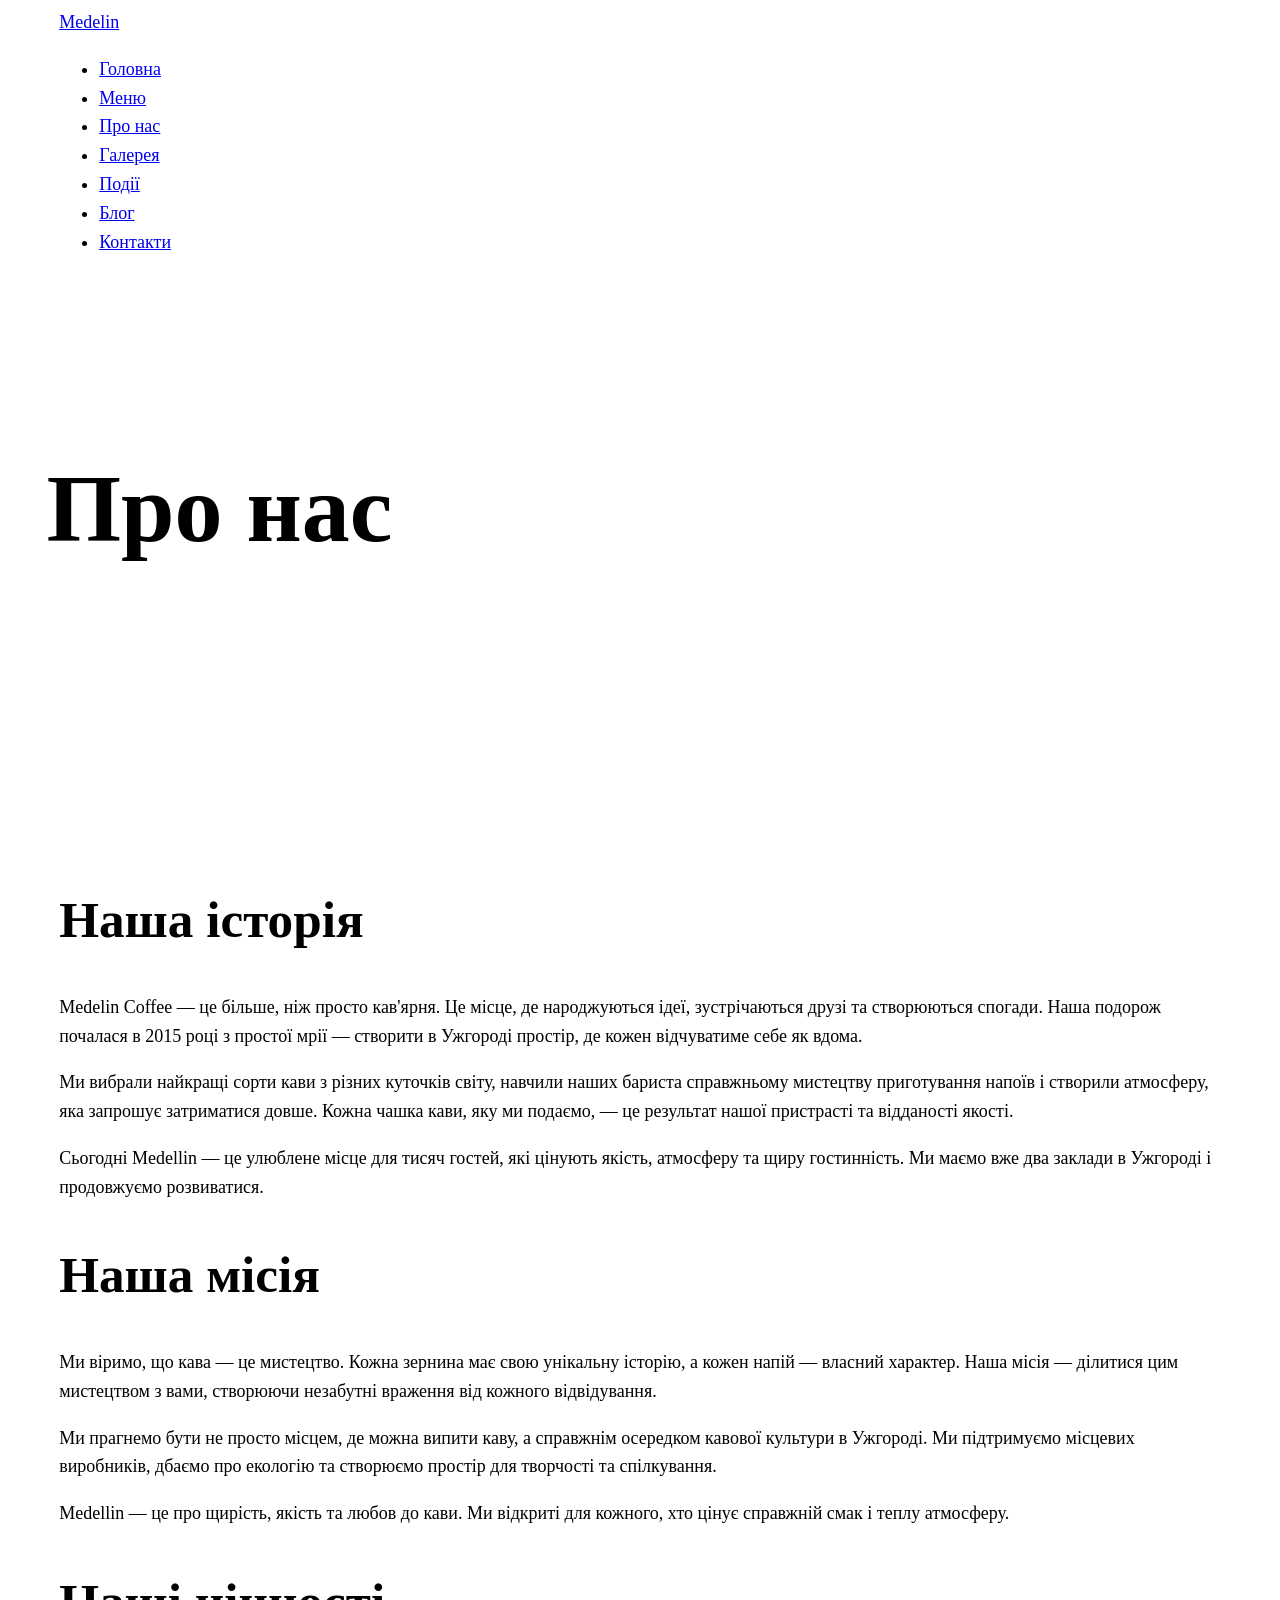
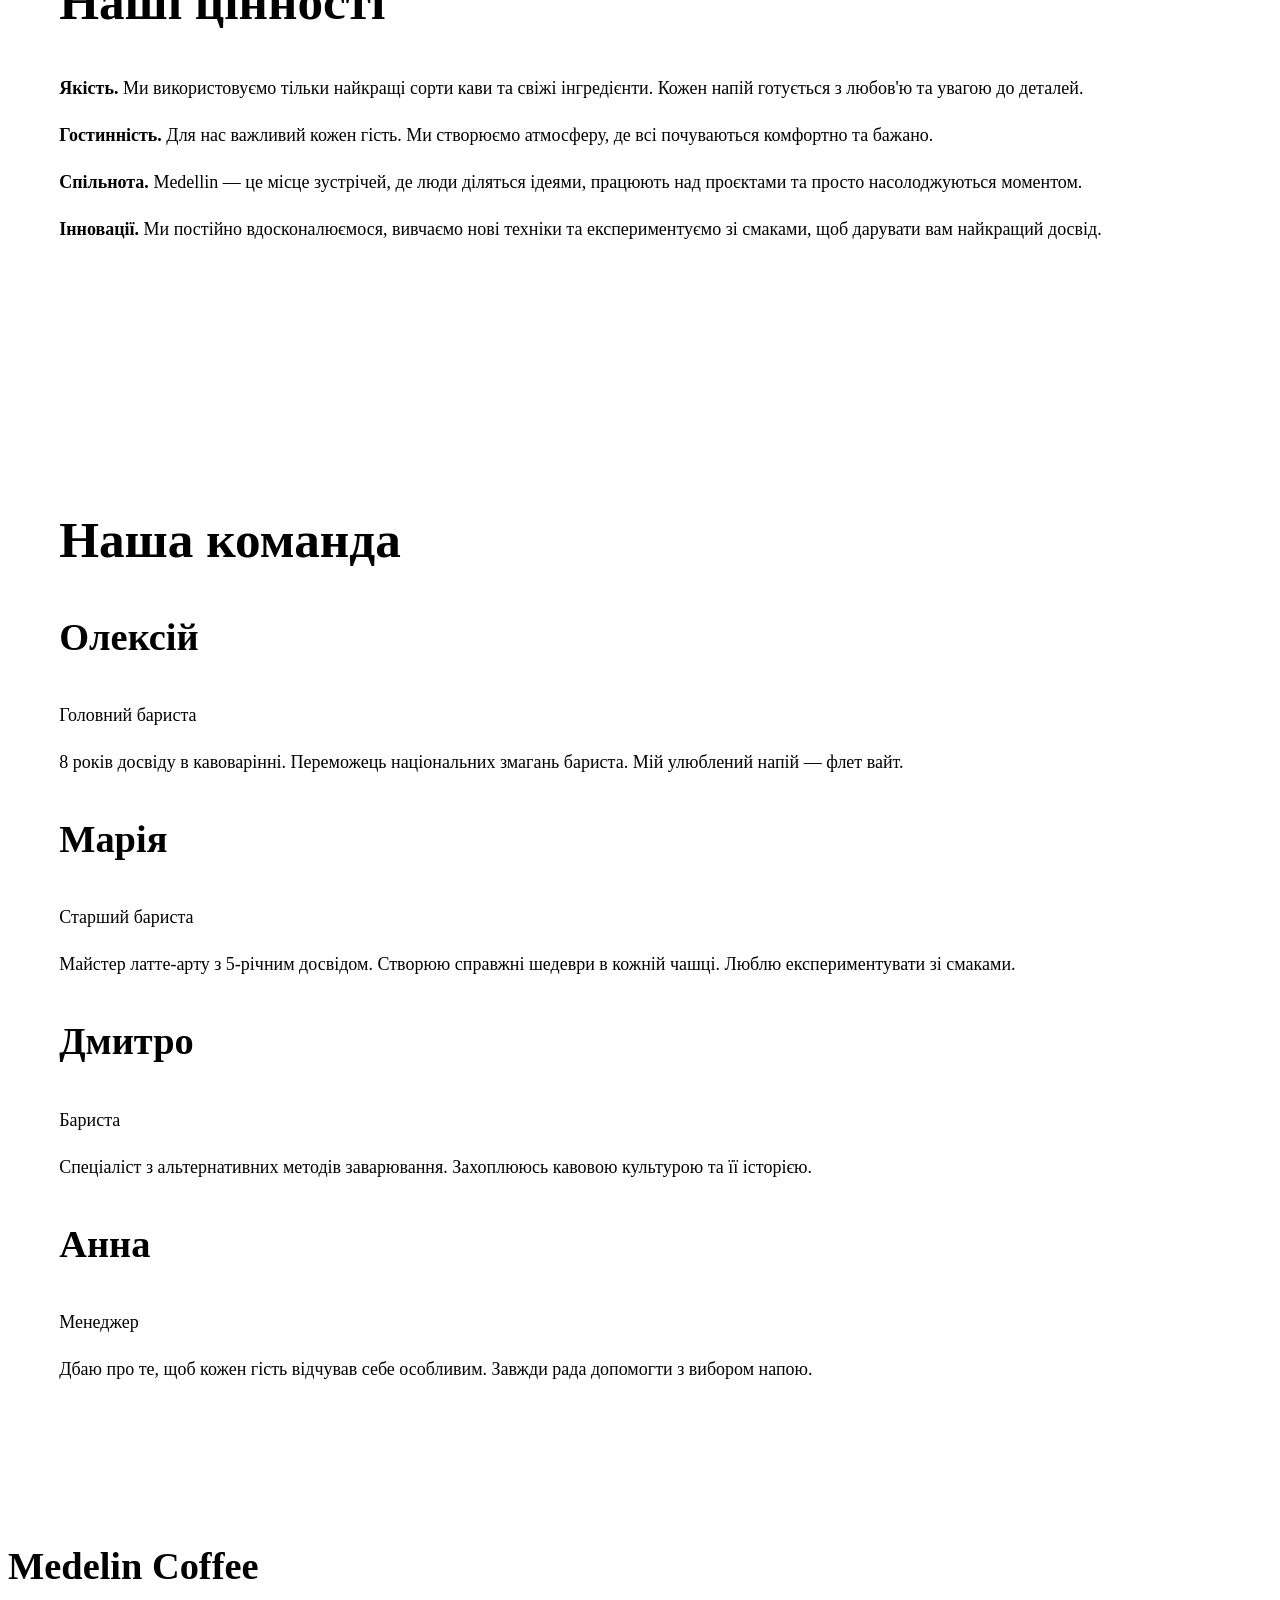
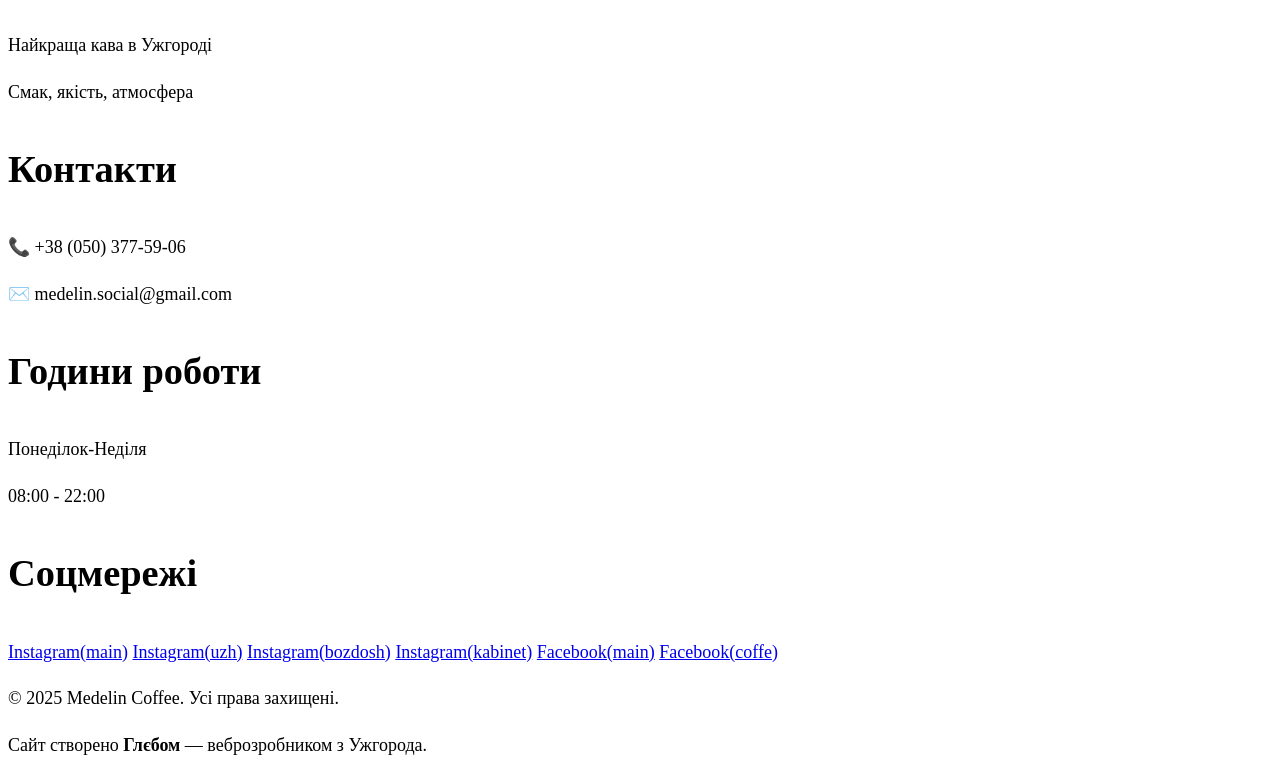
==== pages/about/about.html @ 04a6bb4e "canges" ====
<!DOCTYPE html>
<html lang="uk">
<head>
    <meta charset="UTF-8">
    <meta name="viewport" content="width=device-width, initial-scale=1.0">
    <title>Про нас - Medelin Coffee</title>
    <link rel="icon"
          href="https://encrypted-tbn0.gstatic.com/images?q=tbn:ANd9GcQ50BUE2d30GBASKRdrCoBgrFBfvjFTiAKCYA&shttps://encrypted-tbn0.gstatic.com/images?q=tbn:ANd9GcQ50BUE2d30GBASKRdrCoBgrFBfvjFTiAKCYA&s"
          type="image/png">
    <link rel="preconnect" href="https://fonts.googleapis.com">
    <link rel="preconnect" href="https://fonts.gstatic.com" crossorigin>
    <link href="https://fonts.googleapis.com/css2?family=Playfair+Display:wght@400;700&family=Montserrat:wght@300;400;600&display=swap"
          rel="stylesheet">
    <link rel="stylesheet" href="../../css/style.css">
    <link rel="stylesheet" href="../../css/responsive.css">
</head>
<body>
<header class="header">
    <div class="header__container">
        <a href="../../index.html" class="header__logo">Medelin</a>
        <nav class="nav">
            <ul class="nav__list">
                <li class="nav__item"><a href="../../index.html" class="nav__link">Головна</a></li>
                <li class="nav__item"><a href="../menu/menu.html" class="nav__link">Меню</a></li>
                <li class="nav__item"><a href="about.html" class="nav__link">Про нас</a></li>
                <li class="nav__item"><a href="../gallery/gallery.html" class="nav__link">Галерея</a></li>
                <li class="nav__item"><a href="../events/events.html" class="nav__link">Події</a></li>
                <li class="nav__item"><a href="../blog/blog.html" class="nav__link">Блог</a></li>
                <li class="nav__item"><a href="../contact/contact.html" class="nav__link">Контакти</a></li>
            </ul>
        </nav>
    </div>
</header>

<main class="main">
    <section class="about-hero">
        <h1 class="about-hero__title">Про нас</h1>
    </section>

    <section class="about">
        <div class="about__content">
            <div class="about__text">
                <h2 class="about__text-title">Наша історія</h2>
                <p class="about__text-paragraph">Medelin Coffee — це більше, ніж просто кав'ярня. Це місце, де
                    народжуються ідеї, зустрічаються друзі та створюються спогади. Наша подорож почалася в 2015 році з
                    простої мрії — створити в Ужгороді простір, де кожен відчуватиме себе як вдома.</p>
                <p class="about__text-paragraph">Ми вибрали найкращі сорти кави з різних куточків світу, навчили наших
                    бариста справжньому мистецтву приготування напоїв і створили атмосферу, яка запрошує затриматися
                    довше. Кожна чашка кави, яку ми подаємо, — це результат нашої пристрасті та відданості якості.</p>
                <p class="about__text-paragraph">Сьогодні Medellin — це улюблене місце для тисяч гостей, які цінують
                    якість, атмосферу та щиру гостинність. Ми маємо вже два заклади в Ужгороді і продовжуємо
                    розвиватися.</p>
            </div>
            <div class="about__image"
                 style="background-image: url('https://images.unsplash.com/photo-1493857671505-72967e2e2760?w=800&q=80');"></div>
        </div>

        <div class="about__content">
            <div class="about__image"
                 style="background-image: url('https://images.unsplash.com/photo-1511920170033-f8396924c348?w=800&q=80');"></div>
            <div class="about__text">
                <h2 class="about__text-title">Наша місія</h2>
                <p class="about__text-paragraph">Ми віримо, що кава — це мистецтво. Кожна зернина має свою унікальну
                    історію, а кожен напій — власний характер. Наша місія — ділитися цим мистецтвом з вами, створюючи
                    незабутні враження від кожного відвідування.</p>
                <p class="about__text-paragraph">Ми прагнемо бути не просто місцем, де можна випити каву, а справжнім
                    осередком кавової культури в Ужгороді. Ми підтримуємо місцевих виробників, дбаємо про екологію та
                    створюємо простір для творчості та спілкування.</p>
                <p class="about__text-paragraph">Medellin — це про щирість, якість та любов до кави. Ми відкриті для
                    кожного, хто цінує справжній смак і теплу атмосферу.</p>
            </div>
        </div>

        <div class="about__content">
            <div class="about__text">
                <h2 class="about__text-title">Наші цінності</h2>
                <p class="about__text-paragraph"><strong>Якість.</strong> Ми використовуємо тільки найкращі сорти кави
                    та свіжі інгредієнти. Кожен напій готується з любов'ю та увагою до деталей.</p>
                <p class="about__text-paragraph"><strong>Гостинність.</strong> Для нас важливий кожен гість. Ми
                    створюємо атмосферу, де всі почуваються комфортно та бажано.</p>
                <p class="about__text-paragraph"><strong>Спільнота.</strong> Medellin — це місце зустрічей, де люди
                    діляться ідеями, працюють над проєктами та просто насолоджуються моментом.</p>
                <p class="about__text-paragraph"><strong>Інновації.</strong> Ми постійно вдосконалюємося, вивчаємо нові
                    техніки та експериментуємо зі смаками, щоб дарувати вам найкращий досвід.</p>
            </div>
            <div class="about__image"
                 style="background-image: url('https://images.unsplash.com/photo-1559056199-641a0ac8b55e?w=800&q=80');"></div>
        </div>
    </section>

    <section class="team">
        <h2 class="section-title">Наша команда</h2>
        <div class="team__grid">
            <article class="team-member">
                <div class="team-member__photo"
                     style="background-image: url('https://images.unsplash.com/photo-1507003211169-0a1dd7228f2d?w=400&q=80');"></div>
                <h3 class="team-member__name">Олексій</h3>
                <span class="team-member__role">Головний бариста</span>
                <p class="team-member__bio">8 років досвіду в кавоварінні. Переможець національних змагань бариста. Мій
                    улюблений напій — флет вайт.</p>
            </article>

            <article class="team-member">
                <div class="team-member__photo"
                     style="background-image: url('https://images.unsplash.com/photo-1494790108377-be9c29b29330?w=400&q=80');"></div>
                <h3 class="team-member__name">Марія</h3>
                <span class="team-member__role">Старший бариста</span>
                <p class="team-member__bio">Майстер латте-арту з 5-річним досвідом. Створюю справжні шедеври в кожній
                    чашці. Люблю експериментувати зі смаками.</p>
            </article>

            <article class="team-member">
                <div class="team-member__photo"
                     style="background-image: url('https://images.unsplash.com/photo-1500648767791-00dcc994a43e?w=400&q=80');"></div>
                <h3 class="team-member__name">Дмитро</h3>
                <span class="team-member__role">Бариста</span>
                <p class="team-member__bio">Спеціаліст з альтернативних методів заварювання. Захоплююсь кавовою
                    культурою та її історією.</p>
            </article>

            <article class="team-member">
                <div class="team-member__photo"
                     style="background-image: url('https://images.unsplash.com/photo-1438761681033-6461ffad8d80?w=400&q=80');"></div>
                <h3 class="team-member__name">Анна</h3>
                <span class="team-member__role">Менеджер</span>
                <p class="team-member__bio">Дбаю про те, щоб кожен гість відчував себе особливим. Завжди рада допомогти
                    з вибором напою.</p>
            </article>
        </div>
    </section>
</main>

<footer class="footer">
    <div class="footer__content">
        <div class="footer__section">
            <h3 class="footer__title">Medelin Coffee</h3>
            <p class="footer__text">Найкраща кава в Ужгороді</p>
            <p class="footer__text">Смак, якість, атмосфера</p>
        </div>

        <div class="footer__section">
            <h3 class="footer__title">Контакти</h3>
            <p class="footer__text">📞 +38 (050) 377-59-06</p>
            <p class="footer__text">✉️ medelin.social@gmail.com</p>
        </div>

        <div class="footer__section">
            <h3 class="footer__title">Години роботи</h3>
            <p class="footer__text">Понеділок-Неділя</p>
            <p class="footer__text">08:00 - 22:00</p>
        </div>

        <div class="footer__section">
            <h3 class="footer__title">Соцмережі</h3>
            <a href="https://www.instagram.com/medelin_com/" target="_blank" class="footer__link">Instagram(main)</a>
            <a href="https://www.instagram.com/medelin_uzh/" target="_blank" class="footer__link">Instagram(uzh)</a>
            <a href="https://www.instagram.com/medelincoffee.bozdosh/" target="_blank" class="footer__link">Instagram(bozdosh)</a>
            <a href="https://www.instagram.com/kabinet.by.medelin/" target="_blank" class="footer__link">Instagram(kabinet)</a>
            <a href="https://www.facebook.com/medelin.uzh/" target="_blank" class="footer__link">Facebook(main)</a>
            <a href="https://www.facebook.com/medelinco/" target="_blank" class="footer__link">Facebook(coffe)</a>
        </div>
    </div>

    <div class="footer__bottom">
        <p class="footer__copyright">© 2025 Medelin Coffee. Усі права захищені.</p>
        <p class="footer__copyright">Сайт створено <strong>Глєбом</strong> — веброзробником з Ужгорода.</p>
    </div>
</footer>
</body>
</html>
---- css/responsive.css ----
:root {
    --container-max: 1400px;
    --container-padding: clamp(1rem, 3vw, 3rem);

    --fs-hero: clamp(2rem, 8vw, 6rem);
    --fs-h1: clamp(1.8rem, 5vw, 4.5rem);
    --fs-h2: clamp(1.6rem, 4vw, 3.5rem);
    --fs-h3: clamp(1.4rem, 3vw, 2.5rem);
    --fs-h4: clamp(1.2rem, 2.5vw, 2rem);
    --fs-body: clamp(0.95rem, 1.5vw, 1.125rem);
    --fs-small: clamp(0.85rem, 1.2vw, 1rem);

    --spacing-xs: clamp(0.5rem, 1vw, 1rem);
    --spacing-sm: clamp(1rem, 2vw, 1.5rem);
    --spacing-md: clamp(1.5rem, 3vw, 2.5rem);
    --spacing-lg: clamp(2rem, 4vw, 4rem);
    --spacing-xl: clamp(3rem, 6vw, 6rem);
    --spacing-2xl: clamp(4rem, 8vw, 8rem);

    --grid-gap: clamp(1.5rem, 3vw, 3rem);
}

@media (min-width: 3840px) {
    :root {
        --container-max: 3200px;
        --container-padding: 6rem;
    }

    .header__container,
    .products,
    .info-blocks,
    .locations,
    .menu,
    .about,
    .team,
    .gallery,
    .events,
    .blog,
    .contact {
        max-width: var(--container-max);
        margin-inline: auto;
        padding-inline: var(--container-padding);
    }

    .hero {
        height: clamp(800px, 50vh, 1200px);
    }

    .products__grid {
        grid-template-columns: repeat(auto-fit, minmax(450px, 1fr));
        gap: 4rem;
    }

    .locations__grid,
    .events__grid,
    .blog__grid {
        grid-template-columns: repeat(auto-fit, minmax(500px, 1fr));
        gap: 4rem;
    }

    .gallery__grid {
        grid-template-columns: repeat(auto-fit, minmax(500px, 1fr));
        gap: 3rem;
    }

    .team__grid {
        grid-template-columns: repeat(auto-fit, minmax(400px, 1fr));
        gap: 4rem;
    }
}

@media (min-width: 2560px) and (max-width: 3839px) {
    :root {
        --container-max: 2400px;
        --container-padding: 5rem;
    }

    .header__container,
    .products,
    .info-blocks,
    .locations,
    .menu,
    .about,
    .team,
    .gallery,
    .events,
    .blog,
    .contact {
        max-width: var(--container-max);
        margin-inline: auto;
        padding-inline: var(--container-padding);
    }

    .hero {
        height: clamp(700px, 45vh, 1000px);
    }

    .products__grid {
        grid-template-columns: repeat(auto-fit, minmax(400px, 1fr));
        gap: 3.5rem;
    }

    .locations__grid,
    .events__grid,
    .blog__grid {
        grid-template-columns: repeat(auto-fit, minmax(450px, 1fr));
        gap: 3.5rem;
    }

    .gallery__grid {
        grid-template-columns: repeat(auto-fit, minmax(450px, 1fr));
        gap: 2.5rem;
    }
}

@media (min-width: 1920px) and (max-width: 2559px) {
    :root {
        --container-max: 1800px;
        --container-padding: 4rem;
    }

    .header__container,
    .products,
    .info-blocks,
    .locations,
    .menu,
    .about,
    .team,
    .gallery,
    .events,
    .blog,
    .contact {
        max-width: var(--container-max);
        margin-inline: auto;
        padding-inline: var(--container-padding);
    }

    .products__grid {
        grid-template-columns: repeat(auto-fit, minmax(350px, 1fr));
        gap: 3rem;
    }

    .gallery__grid {
        grid-template-columns: repeat(auto-fit, minmax(380px, 1fr));
        gap: 2rem;
    }
}

@media (min-width: 1400px) and (max-width: 1919px) {
    .header__container,
    .products,
    .info-blocks,
    .locations,
    .menu,
    .about,
    .team,
    .gallery,
    .events,
    .blog,
    .contact {
        padding-inline: 3rem;
    }

    .products__grid {
        grid-template-columns: repeat(auto-fit, minmax(320px, 1fr));
        gap: 2.5rem;
    }

    .locations__grid {
        grid-template-columns: repeat(auto-fit, minmax(400px, 1fr));
        gap: 2.5rem;
    }
}

@media (max-width: 1399px) {
    .header__container,
    .products,
    .info-blocks,
    .locations,
    .menu,
    .about,
    .team,
    .gallery,
    .events,
    .blog,
    .contact {
        padding-inline: var(--spacing-lg);
    }

    .hero {
        height: clamp(500px, 60vh, 700px);
    }

    .products__grid {
        grid-template-columns: repeat(auto-fit, minmax(280px, 1fr));
        gap: var(--grid-gap);
    }

    .locations__grid {
        grid-template-columns: repeat(auto-fit, minmax(350px, 1fr));
        gap: var(--spacing-lg);
    }

    .about__content {
        gap: var(--spacing-xl);
    }

    .gallery__grid {
        grid-template-columns: repeat(auto-fit, minmax(280px, 1fr));
        gap: var(--spacing-md);
    }
}

@media (max-width: 1023px) {
    .header__container {
        padding: var(--spacing-sm) var(--spacing-md);
    }

    .nav__list {
        gap: var(--spacing-sm);
        flex-wrap: wrap;
        justify-content: center;
    }

    .hero {
        height: clamp(450px, 55vh, 600px);
    }

    .products,
    .info-blocks,
    .locations,
    .menu,
    .about,
    .team,
    .gallery,
    .events,
    .blog,
    .contact {
        padding-block: var(--spacing-xl);
        padding-inline: var(--spacing-md);
    }

    .section-title {
        margin-bottom: var(--spacing-lg);
    }

    .about__content {
        grid-template-columns: 1fr;
        gap: var(--spacing-lg);
    }

    .about__image {
        height: clamp(350px, 50vw, 450px);
    }

    .contact__container {
        grid-template-columns: 1fr;
        gap: var(--spacing-lg);
    }

    .menu__categories {
        grid-template-columns: 1fr;
        gap: var(--spacing-lg);
    }

    .footer__content {
        grid-template-columns: repeat(auto-fit, minmax(250px, 1fr));
        gap: var(--spacing-lg);
    }

    .products__grid {
        grid-template-columns: repeat(auto-fit, minmax(250px, 1fr));
    }

    .info-blocks__grid {
        grid-template-columns: repeat(auto-fit, minmax(240px, 1fr));
        gap: var(--spacing-md);
    }
}

@media (max-width: 767px) {
    .header__container {
        flex-direction: column;
        gap: var(--spacing-sm);
        padding: var(--spacing-sm);
    }

    .nav__list {
        gap: var(--spacing-xs);
    }

    .nav__link {
        font-size: var(--fs-small);
        padding: var(--spacing-xs) 0;
    }

    .hero {
        height: clamp(400px, 50vh, 500px);
    }

    .products,
    .info-blocks,
    .locations,
    .menu,
    .about,
    .team,
    .gallery,
    .events,
    .blog,
    .contact {
        padding-block: var(--spacing-lg);
        padding-inline: var(--spacing-sm);
    }

    .section-title::after {
        width: clamp(50px, 15vw, 80px);
        height: 3px;
    }

    .products__grid,
    .info-blocks__grid,
    .locations__grid,
    .events__grid,
    .blog__grid {
        grid-template-columns: 1fr;
        gap: var(--spacing-md);
    }

    .product-card__image,
    .location-card__image,
    .event-card__image,
    .blog-card__image {
        height: clamp(200px, 40vw, 280px);
    }

    .product-card__content,
    .location-card__content,
    .event-card__content,
    .blog-card__content {
        padding: var(--spacing-md);
    }

    .testimonials__grid {
        grid-template-columns: 1fr;
        gap: var(--spacing-md);
    }

    .footer__content {
        grid-template-columns: 1fr;
        text-align: center;
        gap: var(--spacing-lg);
    }

    .category {
        padding: var(--spacing-lg);
    }

    .menu-item {
        flex-direction: column;
        text-align: center;
        gap: var(--spacing-md);
    }

    .menu-item__image {
        width: 100%;
        height: clamp(200px, 35vw, 250px);
    }

    .about-hero {
        height: clamp(320px, 45vh, 400px);
    }

    .about__image {
        height: clamp(300px, 50vw, 400px);
    }

    .team__grid {
        grid-template-columns: repeat(auto-fit, minmax(250px, 1fr));
        gap: var(--spacing-md);
    }

    .team-member__photo {
        width: clamp(140px, 30vw, 180px);
        height: clamp(140px, 30vw, 180px);
    }

    .gallery__grid {
        grid-template-columns: repeat(auto-fit, minmax(280px, 1fr));
        gap: var(--spacing-md);
    }

    .gallery-item {
        height: clamp(280px, 50vw, 350px);
    }

    .contact__location {
        margin-bottom: var(--spacing-lg);
    }

    .booking-form {
        padding: var(--spacing-lg);
    }
}

@media (max-width: 639px) {
    .hero {
        height: clamp(380px, 50vh, 450px);
    }

    .hero__content {
        padding-inline: var(--spacing-md);
    }

    .products,
    .info-blocks,
    .locations,
    .menu,
    .about,
    .team,
    .gallery,
    .events,
    .blog,
    .contact {
        padding-block: var(--spacing-lg);
        padding-inline: var(--spacing-sm);
    }

    .product-card__image,
    .location-card__image,
    .event-card__image,
    .blog-card__image {
        height: clamp(180px, 40vw, 220px);
    }

    .team__grid {
        grid-template-columns: 1fr;
    }

    .gallery__grid {
        grid-template-columns: 1fr;
    }

    .gallery-item {
        height: clamp(260px, 60vw, 320px);
    }

    .contact__map {
        height: clamp(280px, 60vw, 350px);
        margin-top: var(--spacing-md);
    }

    .form-group__input,
    .form-group__textarea,
    .form-group__select {
        padding: var(--spacing-sm);
        font-size: var(--fs-body);
        border-radius: clamp(6px, 1.5vw, 10px);
    }

    .form-group__textarea {
        min-height: clamp(120px, 25vw, 150px);
    }
}

@media (max-width: 479px) {
    .header__container {
        padding: var(--spacing-xs);
    }

    .hero {
        height: clamp(340px, 50vh, 420px);
    }

    .hero__content {
        padding-inline: var(--spacing-sm);
    }

    .btn {
        padding: clamp(0.8rem, 2vw, 1rem) clamp(1.8rem, 4vw, 2.5rem);
        font-size: var(--fs-body);
    }

    .products,
    .info-blocks,
    .locations,
    .menu,
    .about,
    .team,
    .gallery,
    .events,
    .blog,
    .contact {
        padding-block: var(--spacing-md);
        padding-inline: var(--spacing-sm);
    }

    .section-title::after {
        width: clamp(40px, 12vw, 60px);
        height: 2px;
        margin-block-start: var(--spacing-sm);
    }

    .product-card__image,
    .location-card__image,
    .event-card__image,
    .blog-card__image {
        height: clamp(160px, 45vw, 200px);
    }

    .product-card__content,
    .location-card__content,
    .event-card__content,
    .blog-card__content {
        padding: var(--spacing-sm);
    }

    .testimonial {
        padding: var(--spacing-md);
    }

    .footer {
        padding: var(--spacing-lg) var(--spacing-sm) var(--spacing-md);
    }

    .category {
        padding: var(--spacing-md);
    }

    .menu-item__image {
        height: clamp(180px, 40vw, 220px);
    }

    .about-hero {
        height: clamp(300px, 45vh, 360px);
    }

    .about__image {
        height: clamp(280px, 55vw, 340px);
    }

    .team-member {
        padding: var(--spacing-md);
    }

    .team-member__photo {
        width: clamp(120px, 28vw, 150px);
        height: clamp(120px, 28vw, 150px);
        border-width: clamp(3px, 1vw, 5px);
    }

    .gallery-item {
        height: clamp(240px, 60vw, 300px);
    }

    .contact__map {
        height: clamp(260px, 60vw, 320px);
    }

    .booking-form {
        padding: var(--spacing-md) var(--spacing-sm);
    }

    .form-group {
        margin-bottom: var(--spacing-sm);
    }

    .form-group__input,
    .form-group__textarea,
    .form-group__select {
        padding: clamp(0.75rem, 2vw, 0.9rem);
        font-size: clamp(0.9rem, 2vw, 1rem);
    }
}

@media (max-width: 359px) {
    .header__container {
        padding: clamp(0.5rem, 1.5vw, 0.7rem);
    }

    .nav__list {
        gap: clamp(0.3rem, 1vw, 0.5rem);
    }

    .hero {
        height: clamp(320px, 50vh, 380px);
    }

    .products,
    .info-blocks,
    .locations,
    .menu,
    .about,
    .team,
    .gallery,
    .events,
    .blog,
    .contact {
        padding-block: var(--spacing-md);
        padding-inline: clamp(0.75rem, 2vw, 1rem);
    }

    .section-title::after {
        width: clamp(35px, 10vw, 50px);
        height: 2px;
    }

    .product-card__image,
    .location-card__image,
    .event-card__image,
    .blog-card__image {
        height: clamp(150px, 45vw, 180px);
    }

    .about-hero {
        height: clamp(280px, 45vh, 340px);
    }

    .about__image {
        height: clamp(260px, 55vw, 300px);
    }

    .team-member__photo {
        width: clamp(110px, 30vw, 130px);
        height: clamp(110px, 30vw, 130px);
    }

    .gallery-item {
        height: clamp(220px, 60vw, 270px);
    }

    .contact__map {
        height: clamp(240px, 60vw, 280px);
    }

    .booking-form {
        padding: var(--spacing-sm);
    }
}

@media (max-width: 319px) {
    .hero {
        height: clamp(300px, 50vh, 350px);
    }

    .product-card__image,
    .location-card__image,
    .event-card__image,
    .blog-card__image {
        height: clamp(140px, 45vw, 170px);
    }

    .about-hero {
        height: clamp(260px, 45vh, 320px);
    }

    .about__image {
        height: clamp(240px, 55vw, 280px);
    }

    .gallery-item {
        height: clamp(200px, 60vw, 250px);
    }

    .contact__map {
        height: clamp(220px, 60vw, 260px);
    }
}

* {
    transition: padding 0.3s ease, margin 0.3s ease, font-size 0.3s ease;
}

.container {
    width: 100%;
    max-width: var(--container-max);
    margin-inline: auto;
    padding-inline: var(--container-padding);
}

img {
    max-width: 100%;
    height: auto;
    display: block;
}

video,
iframe {
    max-width: 100%;
    height: auto;
}

h1, .hero__title {
    font-size: var(--fs-hero);
    line-height: 1.1;
}

h2, .section-title {
    font-size: var(--fs-h2);
    line-height: 1.2;
}

h3 {
    font-size: var(--fs-h3);
    line-height: 1.3;
}

h4 {
    font-size: var(--fs-h4);
    line-height: 1.4;
}

body, p {
    font-size: var(--fs-body);
    line-height: 1.6;
}

section {
    padding-block: var(--spacing-2xl);
    padding-inline: var(--container-padding);
}

.grid {
    display: grid;
    gap: var(--grid-gap);
}

.grid-auto-fit {
    grid-template-columns: repeat(auto-fit, minmax(min(100%, 300px), 1fr));
}

.grid-auto-fill {
    grid-template-columns: repeat(auto-fill, minmax(min(100%, 300px), 1fr));
}

.btn {
    padding: clamp(0.8rem, 2vw, 1.2rem) clamp(2rem, 4vw, 3rem);
    font-size: var(--fs-body);
    white-space: nowrap;
}

@media (hover: none) and (pointer: coarse) {
    button,
    a,
    input,
    select,
    textarea {
        min-height: 44px;
        min-width: 44px;
    }
}

@media (-webkit-min-device-pixel-ratio: 2), (min-resolution: 192dpi) {
    body {
        -webkit-font-smoothing: antialiased;
        -moz-osx-font-smoothing: grayscale;
    }
}
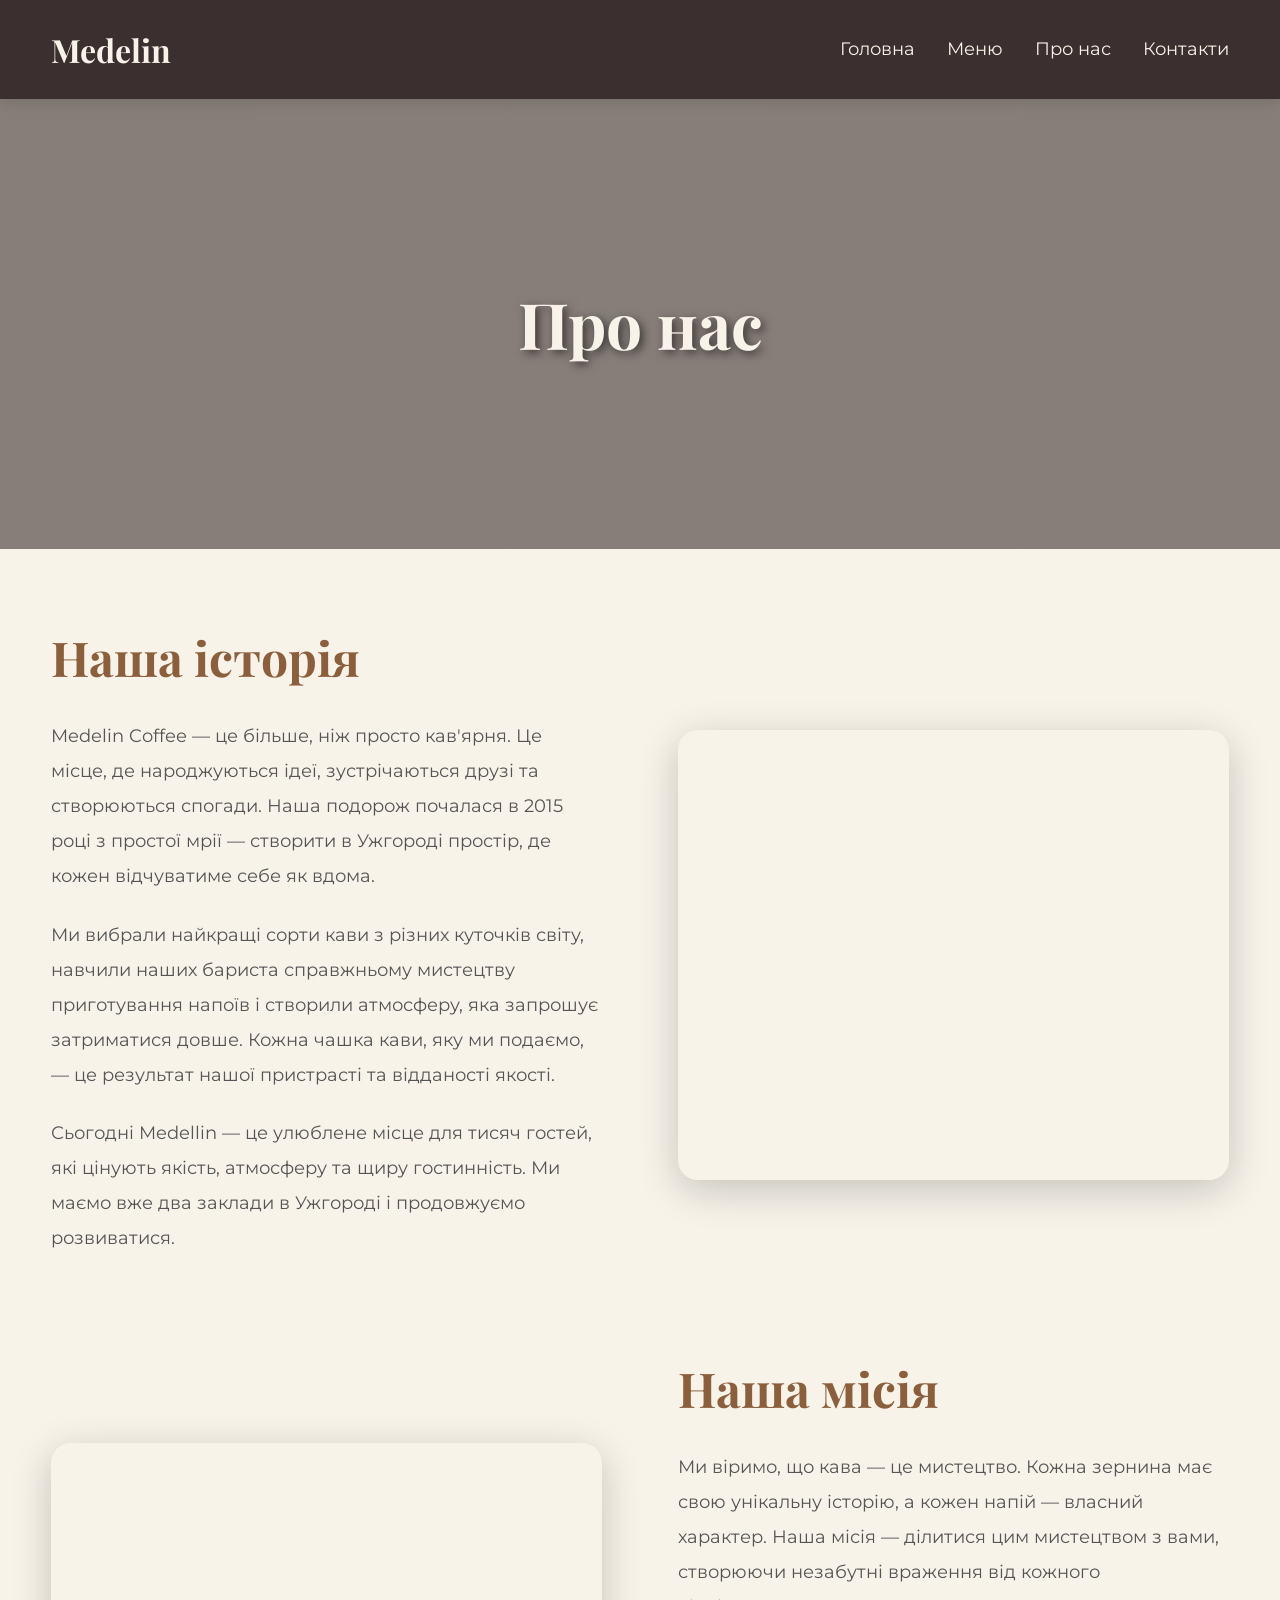
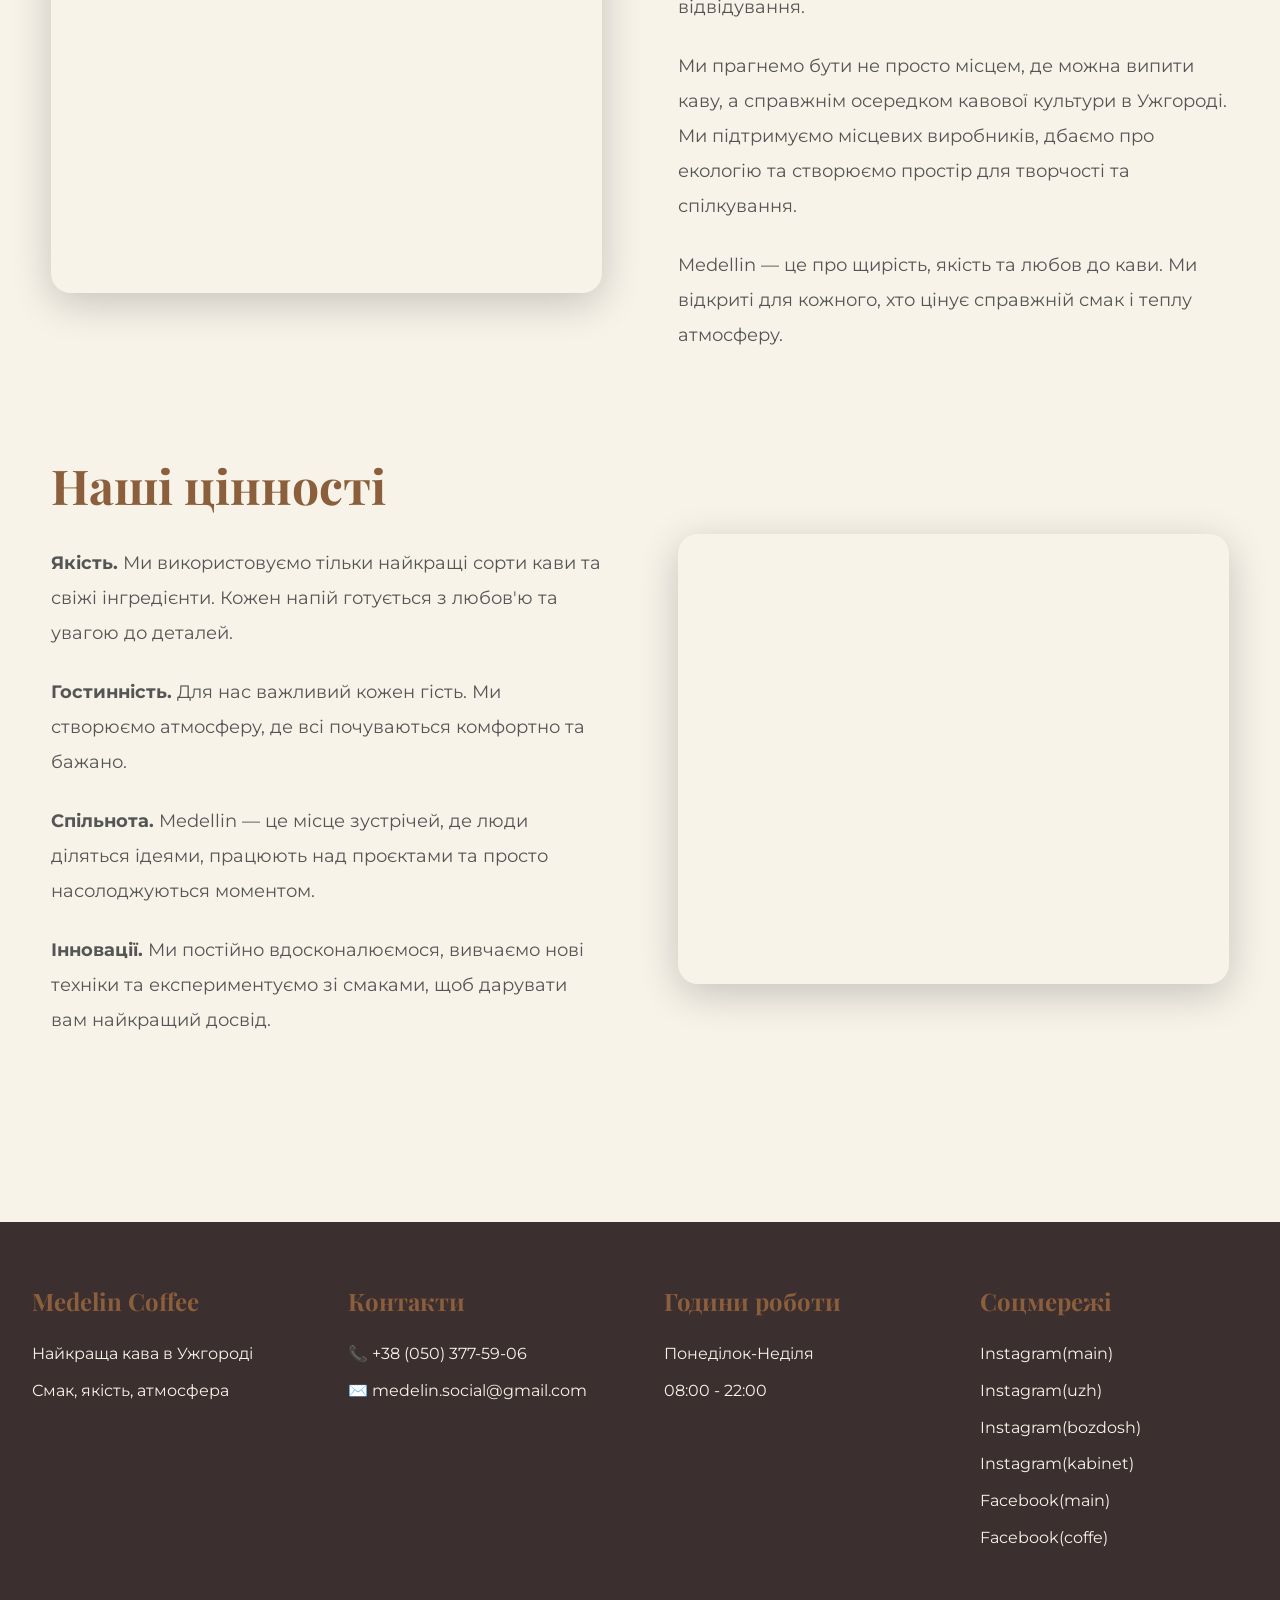
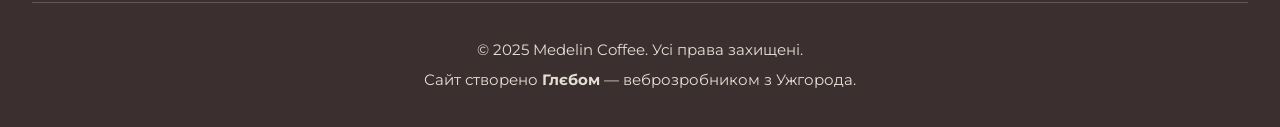
==== commit f0314971: "removments" ====
--- a/pages/about/about.html
+++ b/pages/about/about.html
@@ -23,9 +23,6 @@
                 <li class="nav__item"><a href="../../index.html" class="nav__link">Головна</a></li>
                 <li class="nav__item"><a href="../menu/menu.html" class="nav__link">Меню</a></li>
                 <li class="nav__item"><a href="about.html" class="nav__link">Про нас</a></li>
-                <li class="nav__item"><a href="../gallery/gallery.html" class="nav__link">Галерея</a></li>
-                <li class="nav__item"><a href="../events/events.html" class="nav__link">Події</a></li>
-                <li class="nav__item"><a href="../blog/blog.html" class="nav__link">Блог</a></li>
                 <li class="nav__item"><a href="../contact/contact.html" class="nav__link">Контакти</a></li>
             </ul>
         </nav>
@@ -88,46 +85,6 @@
         </div>
     </section>
 
-    <section class="team">
-        <h2 class="section-title">Наша команда</h2>
-        <div class="team__grid">
-            <article class="team-member">
-                <div class="team-member__photo"
-                     style="background-image: url('https://images.unsplash.com/photo-1507003211169-0a1dd7228f2d?w=400&q=80');"></div>
-                <h3 class="team-member__name">Олексій</h3>
-                <span class="team-member__role">Головний бариста</span>
-                <p class="team-member__bio">8 років досвіду в кавоварінні. Переможець національних змагань бариста. Мій
-                    улюблений напій — флет вайт.</p>
-            </article>
-
-            <article class="team-member">
-                <div class="team-member__photo"
-                     style="background-image: url('https://images.unsplash.com/photo-1494790108377-be9c29b29330?w=400&q=80');"></div>
-                <h3 class="team-member__name">Марія</h3>
-                <span class="team-member__role">Старший бариста</span>
-                <p class="team-member__bio">Майстер латте-арту з 5-річним досвідом. Створюю справжні шедеври в кожній
-                    чашці. Люблю експериментувати зі смаками.</p>
-            </article>
-
-            <article class="team-member">
-                <div class="team-member__photo"
-                     style="background-image: url('https://images.unsplash.com/photo-1500648767791-00dcc994a43e?w=400&q=80');"></div>
-                <h3 class="team-member__name">Дмитро</h3>
-                <span class="team-member__role">Бариста</span>
-                <p class="team-member__bio">Спеціаліст з альтернативних методів заварювання. Захоплююсь кавовою
-                    культурою та її історією.</p>
-            </article>
-
-            <article class="team-member">
-                <div class="team-member__photo"
-                     style="background-image: url('https://images.unsplash.com/photo-1438761681033-6461ffad8d80?w=400&q=80');"></div>
-                <h3 class="team-member__name">Анна</h3>
-                <span class="team-member__role">Менеджер</span>
-                <p class="team-member__bio">Дбаю про те, щоб кожен гість відчував себе особливим. Завжди рада допомогти
-                    з вибором напою.</p>
-            </article>
-        </div>
-    </section>
 </main>
 
 <footer class="footer">
--- a/css/style.css
+++ b/css/style.css
@@ -0,0 +1,891 @@
+:root {
+    --cream: #f7f3e9;
+    --dark-brown: #3c2f2f;
+    --coffee: #8b5e3c;
+    --olive: #5c6447;
+}
+
+* {
+    margin: 0;
+    padding: 0;
+    box-sizing: border-box;
+}
+
+body {
+    font-family: 'Montserrat', sans-serif;
+    background-color: var(--cream);
+    color: var(--dark-brown);
+    line-height: 1.6;
+    margin: 0;
+    overflow-x: hidden;
+}
+
+h1, h2, h3, h4 {
+    font-family: 'Playfair Display', serif;
+}
+
+.popup {
+    position: fixed;
+    top: 0;
+    left: 0;
+    width: 100%;
+    height: 100%;
+    z-index: 9999;
+    display: flex;
+    align-items: center;
+    justify-content: center;
+    opacity: 0;
+    visibility: hidden;
+    transition: opacity 0.4s ease, visibility 0.4s ease;
+}
+
+.popup--active {
+    opacity: 1;
+    visibility: visible;
+}
+
+.popup--active .popup__overlay {
+    opacity: 1;
+}
+
+.popup--active .popup__content {
+    transform: scale(1) translateY(0);
+    opacity: 1;
+}
+
+.popup__overlay {
+    position: absolute;
+    top: 0;
+    left: 0;
+    width: 100%;
+    height: 100%;
+    background-color: rgba(60, 47, 47, 0.9);
+    opacity: 0;
+    transition: opacity 0.4s ease;
+    backdrop-filter: blur(5px);
+}
+
+.popup__content {
+    position: relative;
+    background-color: var(--cream);
+    border-radius: 25px;
+    max-width: 600px;
+    width: 90%;
+    max-height: 90vh;
+    overflow-y: auto;
+    padding: 0;
+    box-shadow: 0 20px 60px rgba(0, 0, 0, 0.3);
+    transform: scale(0.8) translateY(-50px);
+    opacity: 0;
+    transition: transform 0.4s cubic-bezier(0.68, -0.55, 0.265, 1.55),
+    opacity 0.4s ease;
+}
+
+.popup__content::-webkit-scrollbar {
+    width: 8px;
+}
+
+.popup__content::-webkit-scrollbar-track {
+    background: #f1f1f1;
+    border-radius: 10px;
+}
+
+.popup__content::-webkit-scrollbar-thumb {
+    background: var(--coffee);
+    border-radius: 10px;
+}
+
+.popup__close {
+    position: absolute;
+    top: 20px;
+    right: 20px;
+    width: 45px;
+    height: 45px;
+    background-color: var(--dark-brown);
+    color: var(--cream);
+    border: none;
+    border-radius: 50%;
+    font-size: 1.8rem;
+    cursor: pointer;
+    z-index: 10;
+    transition: all 0.3s ease;
+    display: flex;
+    align-items: center;
+    justify-content: center;
+    box-shadow: 0 4px 15px rgba(0, 0, 0, 0.2);
+}
+
+.popup__close:hover {
+    background-color: var(--coffee);
+    transform: rotate(90deg) scale(1.1);
+}
+
+.popup__image {
+    width: 100%;
+    height: 350px;
+    object-fit: cover;
+    border-radius: 25px 25px 0 0;
+}
+
+.popup__title {
+    font-size: 2.5rem;
+    margin: 2rem 2rem 1rem 2rem;
+    color: var(--dark-brown);
+    font-family: 'Playfair Display', serif;
+}
+
+.popup__price {
+    font-size: 2rem;
+    color: var(--coffee);
+    font-weight: 700;
+    margin: 0 2rem 1.5rem 2rem;
+}
+
+.popup__description {
+    font-size: 1.1rem;
+    line-height: 1.8;
+    color: #555;
+    margin: 0 2rem 2rem 2rem;
+}
+
+.popup__details {
+    background-color: white;
+    padding: 1.5rem 2rem;
+    margin: 0 2rem 2rem 2rem;
+    border-radius: 15px;
+    border-left: 4px solid var(--coffee);
+}
+
+.popup__details p {
+    margin-bottom: 0.8rem;
+    font-size: 1rem;
+    color: #555;
+}
+
+.popup__details p:last-child {
+    margin-bottom: 0;
+}
+
+.popup__details strong {
+    color: var(--dark-brown);
+    font-weight: 600;
+}
+
+.popup__location-details {
+    background-color: white;
+    padding: 1.5rem 2rem;
+    margin: 0 2rem 2rem 2rem;
+    border-radius: 15px;
+    border-left: 4px solid var(--coffee);
+}
+
+.popup__location-details p {
+    margin-bottom: 1rem;
+    font-size: 1.05rem;
+    color: #555;
+    line-height: 1.7;
+}
+
+.popup__location-details p:last-child {
+    margin-bottom: 0;
+}
+
+.popup__location-details a {
+    color: var(--coffee);
+    text-decoration: none;
+    transition: color 0.3s ease;
+}
+
+.popup__location-details a:hover {
+    color: var(--olive);
+}
+
+.popup__location-details strong {
+    color: var(--dark-brown);
+    font-weight: 600;
+}
+
+.popup__btn {
+    display: block;
+    margin: 2rem;
+    text-align: center;
+}
+
+.popup__image--large {
+    height: 400px;
+}
+
+
+.header {
+    background-color: var(--dark-brown);
+    padding: 1.5rem 0;
+    box-shadow: 0 4px 12px rgba(0, 0, 0, 0.1);
+    position: sticky;
+    top: 0;
+    z-index: 1000;
+}
+
+.header__container {
+    max-width: 1400px;
+    margin: 0 auto;
+    padding: 0 2rem;
+    display: flex;
+    justify-content: space-between;
+    align-items: center;
+}
+
+.header__logo {
+    font-family: 'Playfair Display', serif;
+    font-size: 2rem;
+    color: var(--cream);
+    font-weight: 700;
+    text-decoration: none;
+    transition: color 0.3s ease;
+}
+
+.header__logo:hover {
+    color: var(--coffee);
+}
+
+.nav__list {
+    list-style: none;
+    display: flex;
+    gap: 2rem;
+}
+
+.nav__link {
+    color: var(--cream);
+    text-decoration: none;
+    font-weight: 400;
+    transition: color 0.3s ease;
+    position: relative;
+    padding: 0.5rem 0;
+}
+
+.nav__link:hover {
+    color: var(--coffee);
+}
+
+.nav__link::after {
+    content: '';
+    position: absolute;
+    bottom: 0;
+    left: 0;
+    width: 0;
+    height: 2px;
+    background-color: var(--coffee);
+    transition: width 0.3s ease;
+}
+
+.nav__link:hover::after {
+    width: 100%;
+}
+
+.hero {
+    background: linear-gradient(rgba(60, 47, 47, 0.5), rgba(60, 47, 47, 0.5)),
+    url('https://images.unsplash.com/photo-1501339847302-ac426a4a7cbb?w=1600&q=80') center/cover;
+    height: 650px;
+    display: flex;
+    align-items: center;
+    justify-content: center;
+    text-align: center;
+    color: var(--cream);
+}
+
+.hero__content {
+    max-width: 800px;
+    padding: 0 2rem;
+}
+
+.hero__title {
+    font-size: 4.5rem;
+    margin-bottom: 1.5rem;
+    text-shadow: 3px 3px 10px rgba(0, 0, 0, 0.6);
+    letter-spacing: 2px;
+}
+
+.hero__subtitle {
+    font-size: 1.8rem;
+    margin-bottom: 2.5rem;
+    font-weight: 300;
+    text-shadow: 2px 2px 6px rgba(0, 0, 0, 0.5);
+}
+
+.btn {
+    display: inline-block;
+    padding: 1.2rem 3rem;
+    background-color: var(--coffee);
+    color: var(--cream);
+    text-decoration: none;
+    border-radius: 50px;
+    font-weight: 600;
+    font-size: 1.1rem;
+    transition: all 0.3s ease;
+    box-shadow: 0 4px 15px rgba(0, 0, 0, 0.3);
+}
+
+.btn:hover {
+    background-color: var(--olive);
+    transform: translateY(-3px);
+    box-shadow: 0 6px 25px rgba(0, 0, 0, 0.4);
+}
+
+.products,
+.info-blocks,
+.locations {
+    max-width: 1400px;
+    margin: 0 auto;
+    padding: 5rem 2rem;
+}
+
+.section-title {
+    text-align: center;
+    font-size: 3rem;
+    margin-bottom: 4rem;
+    color: var(--dark-brown);
+    position: relative;
+}
+
+.section-title::after {
+    content: '';
+    display: block;
+    width: 100px;
+    height: 4px;
+    background-color: var(--coffee);
+    margin: 1.5rem auto 0;
+    border-radius: 2px;
+}
+
+.section-title--light {
+    color: var(--cream);
+}
+
+
+.products__grid {
+    display: grid;
+    grid-template-columns: repeat(auto-fill, minmax(320px, 1fr));
+    gap: 2.5rem;
+}
+
+.product-card {
+    background-color: white;
+    border-radius: 20px;
+    overflow: hidden;
+    box-shadow: 0 5px 25px rgba(0, 0, 0, 0.1);
+    transition: transform 0.3s ease, box-shadow 0.3s ease;
+    cursor: pointer;
+}
+
+.product-card:hover {
+    transform: translateY(-12px);
+    box-shadow: 0 10px 35px rgba(0, 0, 0, 0.15);
+}
+
+.product-card__image {
+    width: 100%;
+    height: 250px;
+    background-size: cover;
+    background-position: center;
+}
+
+.product-card__content {
+    padding: 2rem;
+}
+
+.product-card__title {
+    font-size: 1.8rem;
+    margin-bottom: 0.8rem;
+    color: var(--dark-brown);
+}
+
+.product-card__price {
+    font-size: 1.5rem;
+    color: var(--coffee);
+    font-weight: 700;
+    margin-bottom: 1rem;
+}
+
+.product-card__description {
+    font-size: 1rem;
+    color: #666;
+    line-height: 1.7;
+}
+
+.info-blocks {
+    background-color: white;
+}
+
+.info-blocks__grid {
+    display: grid;
+    grid-template-columns: repeat(auto-fit, minmax(250px, 1fr));
+    gap: 3rem;
+}
+
+.info-block {
+    text-align: center;
+    padding: 2rem;
+    transition: transform 0.3s ease;
+}
+
+.info-block:hover {
+    transform: translateY(-5px);
+}
+
+.info-block__icon {
+    font-size: 4rem;
+    margin-bottom: 1.5rem;
+}
+
+.info-block__title {
+    font-size: 1.6rem;
+    margin-bottom: 1rem;
+    color: var(--coffee);
+}
+
+.info-block__text {
+    font-size: 1rem;
+    color: #666;
+    line-height: 1.7;
+}
+
+
+.locations__grid {
+    display: grid;
+    grid-template-columns: repeat(auto-fit, minmax(400px, 1fr));
+    gap: 3rem;
+}
+
+.location-card {
+    background-color: white;
+    border-radius: 20px;
+    overflow: hidden;
+    box-shadow: 0 5px 25px rgba(0, 0, 0, 0.1);
+    transition: transform 0.3s ease;
+    cursor: pointer;
+}
+
+.location-card:hover {
+    transform: translateY(-10px);
+}
+
+.location-card__image {
+    width: 100%;
+    height: 300px;
+    background-size: cover;
+    background-position: center;
+}
+
+.location-card__content {
+    padding: 2rem;
+}
+
+.location-card__title {
+    font-size: 2rem;
+    margin-bottom: 1.5rem;
+    color: var(--dark-brown);
+}
+
+.location-card__address,
+.location-card__hours,
+.location-card__phone {
+    font-size: 1.1rem;
+    margin-bottom: 0.8rem;
+    color: #555;
+}
+
+
+.testimonials {
+    background-color: var(--dark-brown);
+    color: var(--cream);
+    padding: 5rem 2rem;
+}
+
+.testimonials__grid {
+    display: grid;
+    grid-template-columns: repeat(auto-fit, minmax(320px, 1fr));
+    gap: 2.5rem;
+    max-width: 1400px;
+    margin: 0 auto;
+}
+
+.testimonial {
+    background-color: rgba(247, 243, 233, 0.1);
+    padding: 2.5rem;
+    border-radius: 20px;
+    border-left: 5px solid var(--coffee);
+    transition: transform 0.3s ease;
+}
+
+.testimonial:hover {
+    transform: translateY(-5px);
+}
+
+.testimonial__text {
+    font-style: italic;
+    margin-bottom: 1.5rem;
+    line-height: 1.9;
+    font-size: 1.05rem;
+}
+
+.testimonial__author {
+    font-weight: 600;
+    color: var(--coffee);
+    font-size: 1.1rem;
+}
+
+.footer {
+    background-color: var(--dark-brown);
+    color: var(--cream);
+    padding: 4rem 2rem 2rem;
+}
+
+.footer__content {
+    max-width: 1400px;
+    margin: 0 auto;
+    display: grid;
+    grid-template-columns: repeat(auto-fit, minmax(250px, 1fr));
+    gap: 3rem;
+    margin-bottom: 2.5rem;
+}
+
+.footer__title {
+    font-size: 1.5rem;
+    margin-bottom: 1.5rem;
+    color: var(--coffee);
+}
+
+.footer__text,
+.footer__link {
+    color: var(--cream);
+    text-decoration: none;
+    display: block;
+    margin-bottom: 0.7rem;
+    transition: color 0.3s ease;
+    font-size: 1rem;
+}
+
+.footer__link:hover {
+    color: var(--coffee);
+}
+
+.footer__bottom {
+    text-align: center;
+    border-top: 1px solid rgba(247, 243, 233, 0.2);
+    padding-top: 2rem;
+}
+
+.footer__copyright {
+    font-size: 0.95rem;
+    line-height: 2;
+    opacity: 0.9;
+}
+
+.menu {
+    max-width: 1400px;
+    margin: 0 auto;
+    padding: 5rem 2rem;
+}
+
+.menu__categories {
+    display: grid;
+    grid-template-columns: repeat(auto-fit, minmax(350px, 1fr));
+    gap: 4rem;
+}
+
+.category {
+    background: white;
+    padding: 3rem;
+    border-radius: 20px;
+    box-shadow: 0 5px 25px rgba(0, 0, 0, 0.1);
+}
+
+.category__title {
+    font-size: 2.5rem;
+    margin-bottom: 2rem;
+    color: var(--coffee);
+    border-bottom: 4px solid var(--olive);
+    padding-bottom: 1rem;
+}
+
+.menu-item {
+    display: flex;
+    gap: 2rem;
+    margin-bottom: 2.5rem;
+    padding-bottom: 2rem;
+    border-bottom: 1px solid #eee;
+    cursor: pointer;
+    transition: transform 0.3s ease, background-color 0.3s ease;
+    border-radius: 10px;
+    padding: 1rem;
+}
+
+.menu-item:hover {
+    background-color: #f9f9f9;
+    transform: translateX(5px);
+}
+
+.menu-item:last-child {
+    border-bottom: none;
+    padding-bottom: 0;
+}
+
+.menu-item__image {
+    width: 120px;
+    height: 120px;
+    border-radius: 15px;
+    background-size: cover;
+    background-position: center;
+    flex-shrink: 0;
+    box-shadow: 0 4px 15px rgba(0, 0, 0, 0.1);
+}
+
+.menu-item__info {
+    flex: 1;
+}
+
+.menu-item__title {
+    font-size: 1.4rem;
+    margin-bottom: 0.7rem;
+    color: var(--dark-brown);
+}
+
+.menu-item__description {
+    font-size: 0.95rem;
+    color: #666;
+    margin-bottom: 0.7rem;
+    line-height: 1.6;
+}
+
+.menu-item__price {
+    font-size: 1.3rem;
+    color: var(--coffee);
+    font-weight: 700;
+}
+
+.about-hero {
+    background: linear-gradient(rgba(60, 47, 47, 0.6), rgba(60, 47, 47, 0.6)),
+    url('https://images.unsplash.com/photo-1554118811-1e0d58224f24?w=1600&q=80') center/cover;
+    height: 450px;
+    display: flex;
+    align-items: center;
+    justify-content: center;
+    text-align: center;
+    color: var(--cream);
+}
+
+.about-hero__title {
+    font-size: 4rem;
+    text-shadow: 3px 3px 10px rgba(0, 0, 0, 0.6);
+}
+
+.about {
+    max-width: 1400px;
+    margin: 0 auto;
+    padding: 5rem 2rem;
+}
+
+.about__content {
+    display: grid;
+    grid-template-columns: 1fr 1fr;
+    gap: 4rem;
+    align-items: center;
+    margin-bottom: 5rem;
+}
+
+.about__text-title {
+    font-size: 3rem;
+    margin-bottom: 2rem;
+    color: var(--coffee);
+}
+
+.about__text-paragraph {
+    font-size: 1.15rem;
+    line-height: 1.9;
+    margin-bottom: 1.5rem;
+    color: #555;
+}
+
+.about__image {
+    width: 100%;
+    height: 450px;
+    background-size: cover;
+    background-position: center;
+    border-radius: 20px;
+    box-shadow: 0 10px 40px rgba(0, 0, 0, 0.2);
+}
+
+.team {
+    max-width: 1400px;
+    margin: 0 auto;
+    padding: 5rem 2rem;
+}
+
+.team__grid {
+    display: grid;
+    grid-template-columns: repeat(auto-fit, minmax(280px, 1fr));
+    gap: 3rem;
+}
+
+.team-member {
+    text-align: center;
+    background: white;
+    padding: 2.5rem;
+    border-radius: 20px;
+    box-shadow: 0 5px 25px rgba(0, 0, 0, 0.1);
+    transition: transform 0.3s ease;
+}
+
+.team-member:hover {
+    transform: translateY(-12px);
+}
+
+.team-member__photo {
+    width: 180px;
+    height: 180px;
+    border-radius: 50%;
+    background-size: cover;
+    background-position: center;
+    margin: 0 auto 1.5rem;
+    border: 5px solid var(--coffee);
+    box-shadow: 0 5px 20px rgba(0, 0, 0, 0.15);
+}
+
+.team-member__name {
+    font-size: 1.8rem;
+    margin-bottom: 0.7rem;
+    color: var(--dark-brown);
+}
+
+.team-member__role {
+    color: var(--coffee);
+    font-weight: 600;
+    margin-bottom: 1.2rem;
+    display: block;
+    font-size: 1.1rem;
+}
+
+.team-member__bio {
+    font-size: 0.95rem;
+    color: #666;
+    line-height: 1.7;
+}
+
+.contact {
+    max-width: 1400px;
+    margin: 0 auto;
+    padding: 5rem 2rem;
+}
+
+.contact__container {
+    display: grid;
+    grid-template-columns: 1fr 1fr;
+    gap: 4rem;
+}
+
+.contact__info-title {
+    font-size: 2.5rem;
+    margin-bottom: 2rem;
+    color: var(--coffee);
+}
+
+.contact__location {
+    margin-bottom: 3rem;
+}
+
+.contact__location-name {
+    font-size: 1.8rem;
+    margin-bottom: 1.5rem;
+    color: var(--coffee);
+}
+
+.contact__item {
+    display: flex;
+    align-items: flex-start;
+    gap: 1.5rem;
+    margin-bottom: 2rem;
+    font-size: 1.15rem;
+}
+
+.contact__item-icon {
+    font-size: 1.8rem;
+}
+
+.contact__map {
+    width: 100%;
+    height: 350px;
+    border-radius: 20px;
+    margin-top: 3rem;
+    box-shadow: 0 5px 25px rgba(0, 0, 0, 0.1);
+    border: none;
+}
+
+.booking-form {
+    background: linear-gradient(rgba(60, 47, 47, 0.9), rgba(60, 47, 47, 0.9)),
+    url('https://images.unsplash.com/photo-1495474472287-4d71bcdd2085?w=800&q=80') center/cover;
+    padding: 3.5rem;
+    border-radius: 20px;
+    color: var(--cream);
+    box-shadow: 0 5px 25px rgba(0, 0, 0, 0.2);
+}
+
+.booking-form__title {
+    font-size: 2.5rem;
+    margin-bottom: 2.5rem;
+    text-align: center;
+}
+
+.form-group {
+    margin-bottom: 1.8rem;
+}
+
+.form-group__label {
+    display: block;
+    margin-bottom: 0.7rem;
+    font-weight: 600;
+    font-size: 1.05rem;
+}
+
+.form-group__input,
+.form-group__textarea,
+.form-group__select {
+    width: 100%;
+    padding: 1rem;
+    border: none;
+    border-radius: 10px;
+    font-family: 'Montserrat', sans-serif;
+    font-size: 1rem;
+    background-color: rgba(255, 255, 255, 0.95);
+    transition: background-color 0.3s ease;
+}
+
+.form-group__input:focus,
+.form-group__textarea:focus,
+.form-group__select:focus {
+    outline: 2px solid var(--coffee);
+    background-color: white;
+}
+
+.form-group__textarea {
+    resize: vertical;
+    min-height: 140px;
+}
+
+.form-group__submit {
+    width: 100%;
+    padding: 1.2rem;
+    background-color: var(--coffee);
+    color: var(--cream);
+    border: none;
+    border-radius: 50px;
+    font-size: 1.2rem;
+    font-weight: 600;
+    cursor: pointer;
+    transition: all 0.3s ease;
+    box-shadow: 0 4px 15px rgba(0, 0, 0, 0.3);
+}
+
+.form-group__submit:hover {
+    background-color: var(--olive);
+    transform: translateY(-3px);
+    box-shadow: 0 6px 20px rgba(0, 0, 0, 0.4);
+}
--- a/css/responsive.css
+++ b/css/responsive.css
@@ -32,9 +32,6 @@
     .locations,
     .menu,
     .about,
-    .team,
-    .gallery,
-    .events,
     .blog,
     .contact {
         max-width: var(--container-max);
